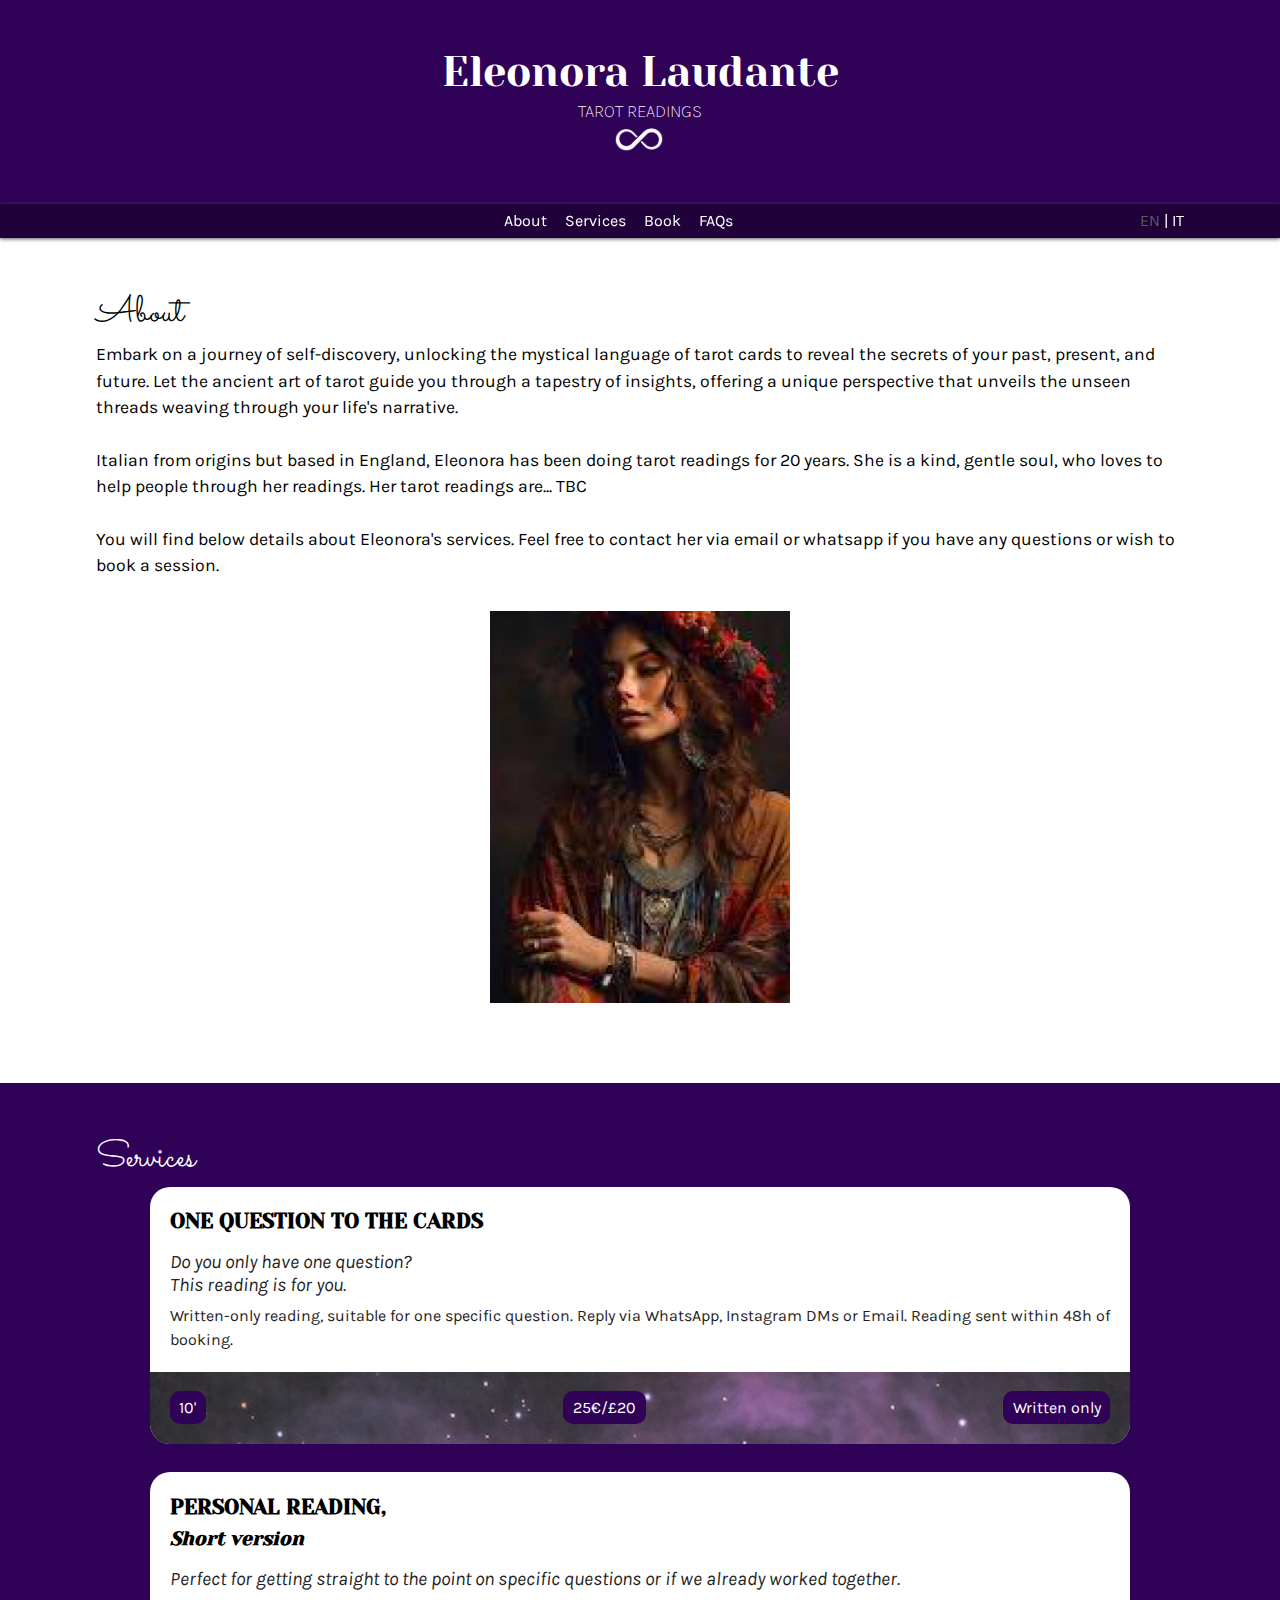
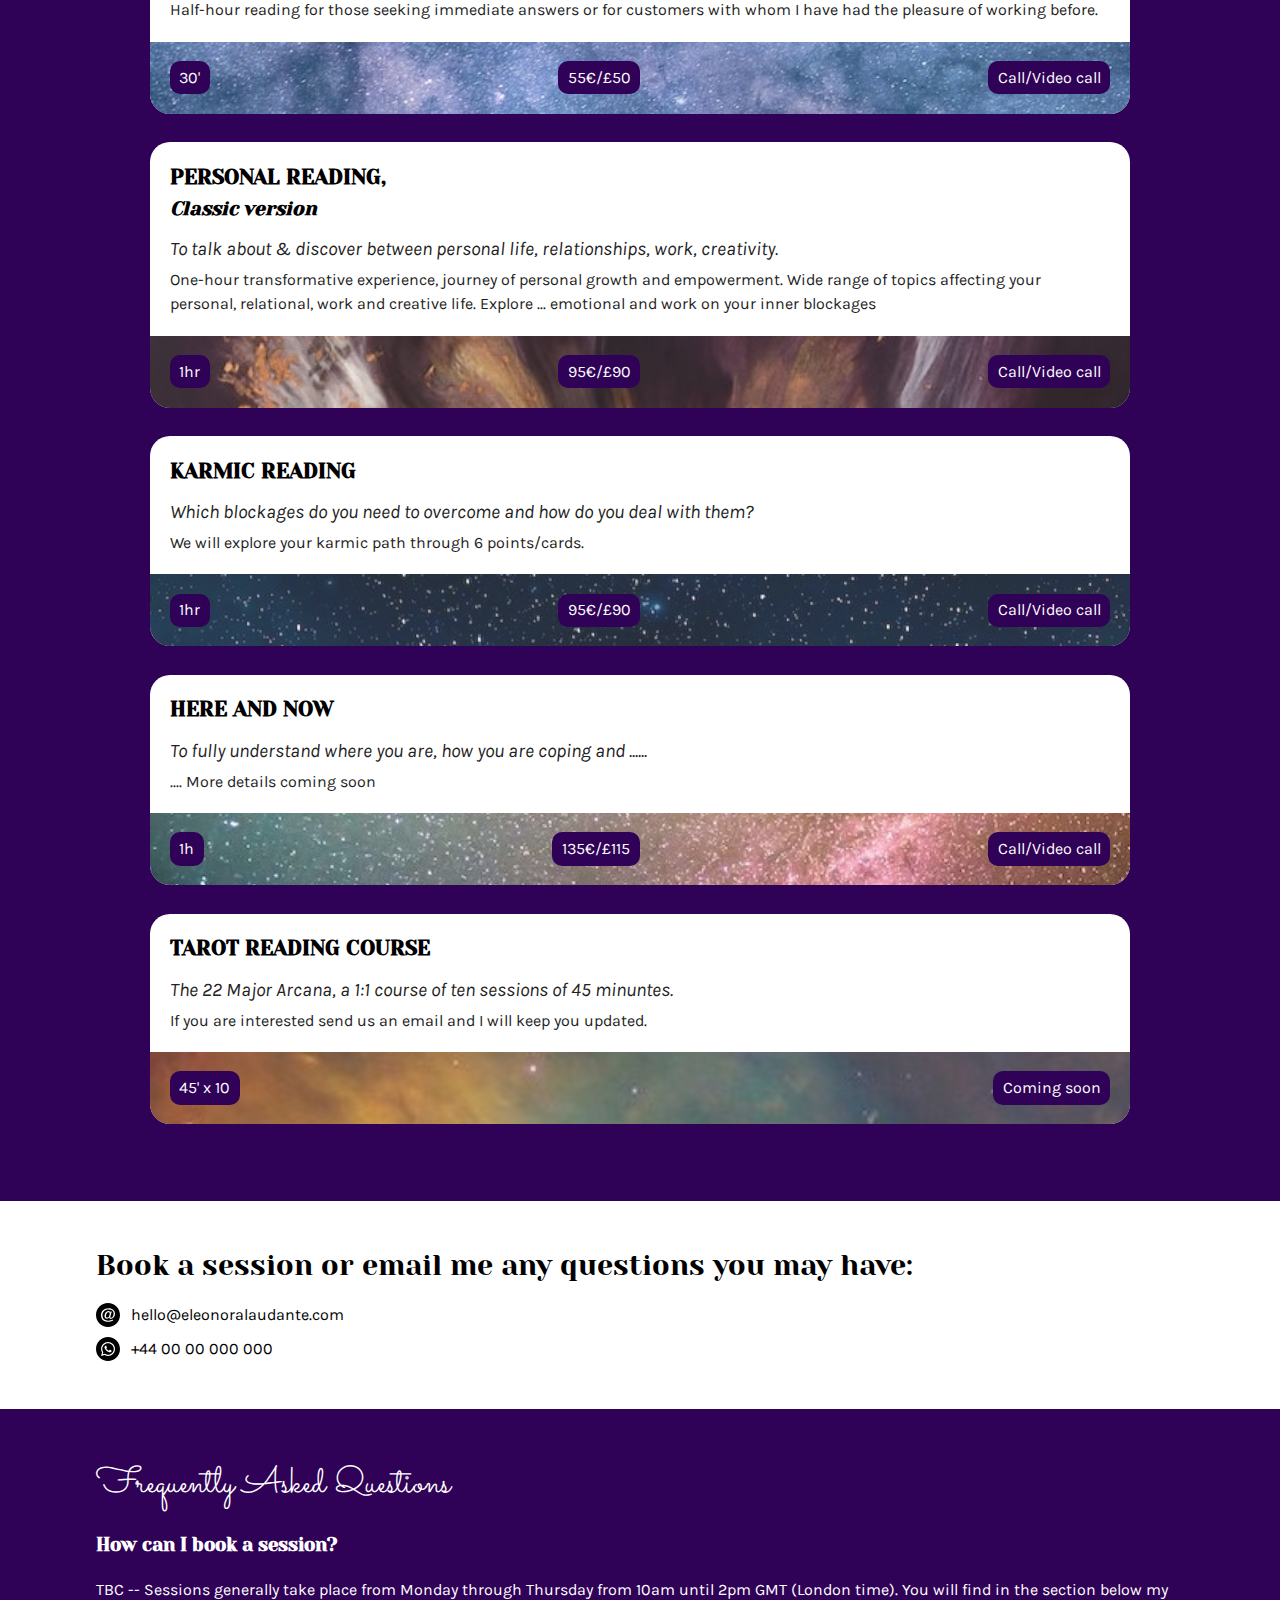
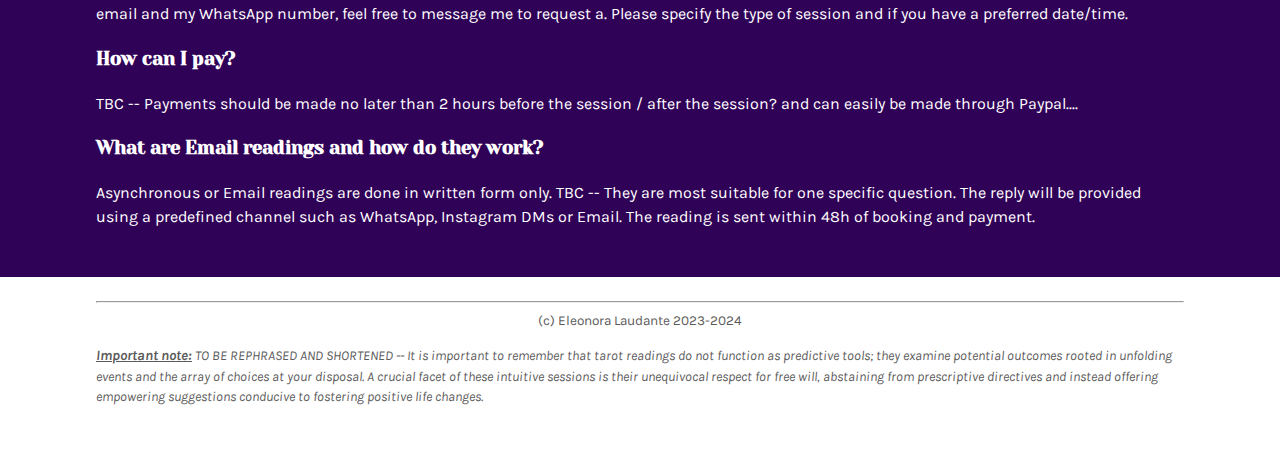
==== index.html @ 90bdee0d "Added files via upload - first test mobile version" ====
<!DOCTYPE html>
<html lang="en">

<head>
    <meta charset="UTF-8" />
    <meta name="robots" content="noindex">
    <meta name="viewport" content="width=device-width, initial-scale=1.0" />
    <title>Eleonora Laudante - Tarot Readings Online</title>
    <link rel="stylesheet" href="style.css" />
</head>

<body>
    <header class="purple-bg" id="header">
        <div class="container">
            <h1 class="header__title">Eleonora Laudante</h1>
            <img class="header__bg-img" src="./img/third_eye_lady.svg" alt="" />
            <p class="header__subtitle">Tarot Readings</p>
            <img class="header__logo" src="./img/infinity_symbol.svg" alt="" />
        </div>
    </header>
    <nav class="purple-bg sticky" id="nav">
        <div class="flex container sticky">
            <ul class="flex flex-center">
                <li>About</li>
                <li>Services</li>
                <li>Book</li>
                <li>FAQs</li>
            </ul>
            <ul class="flex">
                <li> <span>EN</span> | <a href="#">IT</a></li>
            </ul>
        </div>
    </nav>
    <section class="white-bg" id="about">
        <div class="container">
            <h2>About</h2>
            <p class="about__text">
                Embark on a journey of self-discovery, unlocking the mystical language
                of tarot cards to reveal the secrets of your past, present, and
                future. Let the ancient art of tarot guide you through a tapestry of
                insights, offering a unique perspective that unveils the unseen
                threads weaving through your life's narrative. <br /><br />
                Italian from origins but based in England, Eleonora has been doing
                tarot readings for 20 years. She is a kind, gentle soul, who loves to help people through her readings.
                Her tarot readings are... TBC
            </p>
            <p class="about__text">
                You will find below details about Eleonora's <a href="#services">services</a>. Feel
                free to <a href="#contact">contact her via email or whatsapp</a> if you
                have any questions or wish to book a session.
            </p>
            <img class="about__photo" src="./img/eleonora.png"
                alt="Photo of Eleonora Laudante, Tarot reader, in boho outfit" />
        </div>
    </section>
    <section class="purple-bg services" id="services">
        <div class="container">
            <h2>Services</h2>
            <div class="service__flex">
                <div class="service-card">
                    <div class="service-card__main service-card--padding">
                        <h3 class="service-card__title">One Question To The Cards</h3>
                        <p class="service-card__subtitle">
                            Do you only have one question? <br />This reading is for you.
                        </p>
                        <p class="service-card__text">
                            Written-only reading, suitable for one specific question. Reply
                            via WhatsApp, Instagram DMs or Email. Reading sent within 48h of
                            booking.
                        </p>
                    </div>
                    <img class="service-card__bg" src="./img/galaxy-purple.jpg" alt="" />
                    <div class="service-card__aside service-card--padding">
                        <p class="service-card__tag">10'</p>
                        <p class="service-card__tag">25€/£20</p>
                        <p class="service-card__tag">Written only</p>
                    </div>
                </div>
                <div class="service-card">
                    <div class="service-card__main service-card--padding">
                        <h3 class="service-card__title">
                            Personal reading,<br /><span>Short version</span>
                        </h3>
                        <p class="service-card__subtitle">
                            Perfect for getting straight to the point on specific questions or
                            if we already worked together.
                        </p>
                        <p class="service-card__text">
                            Half-hour reading for those seeking immediate answers or for
                            customers with whom I have had the pleasure of working before.
                        </p>
                    </div>
                    <img class="service-card__bg" src="./img/galaxy-blue.jpg" alt="" />
                    <div class="service-card__aside service-card--padding">
                        <p class="service-card__tag">30'</p>
                        <p class="service-card__tag">55€/£50</p>
                        <p class="service-card__tag">Call/Video call</p>
                    </div>
                </div>
                <div class="service-card">
                    <div class="service-card__main service-card--padding">
                        <h3 class="service-card__title">
                            Personal reading,<br /><span>Classic version</span>
                        </h3>
                        <p class="service-card__subtitle">
                            To talk about & discover between personal life, relationships,
                            work, creativity.
                        </p>
                        <p class="service-card__text">
                            One-hour transformative experience, journey of personal growth and
                            empowerment. Wide range of topics affecting your personal,
                            relational, work and creative life. Explore ... emotional and work
                            on your inner blockages
                        </p>
                    </div>
                    <img class="service-card__bg" src="./img/galaxy-orange.jpg" alt="" />
                    <div class="service-card__aside service-card--padding">
                        <p class="service-card__tag">1hr</p>
                        <p class="service-card__tag">95€/£90</p>
                        <p class="service-card__tag">Call/Video call</p>
                    </div>
                </div>
                <div class="service-card">
                    <div class="service-card__main service-card--padding">
                        <h3 class="service-card__title">Karmic reading</h3>
                        <p class="service-card__subtitle">
                            Which blockages do you need to overcome and how do you deal with
                            them?
                        </p>
                        <p class="service-card__text">
                            We will explore your karmic path through 6 points/cards.
                        </p>
                    </div>
                    <img class="service-card__bg" src="./img/galaxy-lightblue.jpg" alt="" />
                    <div class="service-card__aside service-card--padding">
                        <p class="service-card__tag">1hr</p>
                        <p class="service-card__tag">95€/£90</p>
                        <p class="service-card__tag">Call/Video call</p>
                    </div>
                </div>
                <div class="service-card">
                    <div class="service-card__main service-card--padding">
                        <h3 class="service-card__title">Here and now</h3>
                        <p class="service-card__subtitle">
                            To fully understand where you are, how you are coping and ......
                        </p>
                        <p class="service-card__text">.... More details coming soon</p>
                    </div>
                    <img class="service-card__bg" src="./img/galaxy-dark.jpg" alt="" />
                    <div class="service-card__aside service-card--padding">
                        <p class="service-card__tag">1h</p>
                        <p class="service-card__tag">135€/£115</p>
                        <p class="service-card__tag">Call/Video call</p>
                    </div>
                </div>
                <div class="service-card">
                    <div class="service-card__main service-card--padding">
                        <h3 class="service-card__title">Tarot reading course</h3>
                        <p class="service-card__subtitle">
                            The 22 Major Arcana, a 1:1 course of ten sessions of 45 minuntes.
                        </p>
                        <p class="service-card__text">
                            If you are interested send us an email and I will keep you
                            updated.
                        </p>
                    </div>
                    <img class="service-card__bg" src="./img/galaxy-nasa-orange.jpg" alt="" />
                    <div class="service-card__aside service-card--padding">
                        <p class="service-card__tag">45' x 10</p>
                        <p class="service-card__tag">Coming soon</p>
                    </div>
                </div>
                <!-- Copyrights images
                    aldebaran-s-uXchDIKs4qI-unsplash
                    joel-filipe-QwoNAhbmLLo-unsplash
                    jeremy-thomas-E0AHdsENmDg-unsplash
                    casey-horner-2M4XpYfDhec-unsplash ?
                    alex-fxrwJGMCz_g-unsplash ?
                    greg-rakozy-oMpAz-DN-9I-unsplash
                    nasa-rTZW4f02zY8-unsplash
                -->
            </div>
        </div>
    </section>
    <section class="white-bg" id="contact">
        <div class="container">
            <h2 class="contact__title">
                Book a session or email me any questions you may have:
            </h2>
            <div class="grid_contacts">
                <img class="contact__icons" src="./img/email.svg" alt="">
                <p class="contact__email">hello@eleonoralaudante.com</p>
                <img class="contact__icons" src="./img/whatsapp.svg" alt="">
                <p class="contat__phone"> +44 00 00 000 000</p>
            </div>
        </div>
    </section>
    <section class="purple-bg" id="faq">
        <div class="container">
            <h2>Frequently Asked Questions</h2>
            <h3 class="faq__question">How can I book a session?</h3>
            <p class="faq__answer">
                TBC -- Sessions generally take place from Monday through Thursday from 10am
                until 2pm GMT (London time). You will find in the section below my
                email and my WhatsApp number, feel free to message me to request a.
                Please specify the type of session and if you have a preferred
                date/time.
            </p>
            <h3 class="faq__question">How can I pay?</h3>
            <p class="faq__answer">
                TBC -- Payments should be made no later than 2 hours before the session /
                after the session? and can easily be made through Paypal....
            </p>
            <h3 class="faq__question">
                What are Email readings and how do they work?
            </h3>
            <p class="faq__answer">Asynchronous or Email readings are done in written form only.
                TBC -- They are most suitable for one specific question. The reply will be provided using
                a predefined channel such as WhatsApp, Instagram DMs or Email. The reading is sent within 48h of
                booking and payment.</p>
        </div>
    </section>
    <footer class="white-bg" id="footer">
        <div class="container">
            <hr>
            <p class="footer__copyright">(c) Eleonora Laudante 2023-2024</p>
            <p class="footer__note">
                <span>Important note:</span> TO BE REPHRASED AND SHORTENED --
                It is important to remember that tarot readings do not function as predictive tools;
                they examine potential outcomes
                rooted in unfolding events and the array of choices
                at your disposal. A crucial facet of these intuitive sessions is their
                unequivocal respect for free will, abstaining from prescriptive
                directives and instead offering empowering suggestions conducive to
                fostering positive life changes.
            </p>
        </div>
    </footer>
</body>

</html>
---- style.css ----
@import url('https://fonts.googleapis.com/css2?family=Karla:wght@200;300;400&family=Sacramento&family=Yeseva+One&display=swap');
/* font-family: 'Karla', sans-serif;
font-family: 'Sacramento', cursive;
font-family: 'Yeseva One', serif; */

/* Resets */ 
 /* Box sizing rules */
 *,
 *::before,
 *::after {
   box-sizing: border-box;
 }
 
 /* Remove default margin */
 body,
 h1,
 h2,
 h3,
 h4,
 p,
 figure,
 blockquote,
 dl,
 dd {
   margin: 0;
 }
 
 /* Remove list styles on ul, ol elements with a list role, which suggests default styling will be removed */
 ul,
 ol {
   list-style: none;
 }
 
 /* Set core root defaults */
 html:focus-within {
   scroll-behavior: smooth;
 }

 /* Set core body defaults */
 body {
   min-height: 100vh;
   text-rendering: optimizeSpeed;
   line-height: 1.5;
   font-family: "Karla", sans-serif;
 }

 /* Removing hyperlinks default styling */
 a {
   color: inherit;
   text-decoration: inherit;
 }

 /* Make images easier to work with */
 img,
 picture {
   max-width: 100%;
   display: block;
 }

 /* Inherit fonts for inputs and buttons */
 input,
 button,
 textarea,
 select {
   font: inherit;
 }

 /* ---- Styling ---- */

html {
    font-size: 16px;
}

/* General Reusable components */ 

:root {
    --dark-text: black;
    --light-text:white;
    --dark-grey: #232222;
    --dark-purple: #2f0157;
    --light-grey-img: #BCB8B8;
    --light-grey-text: #5c5b5b; /* not in use? */
    --light-bg: white;
  }

.white-bg {
    color: var(--dark-text);
    background-color: var(--light-bg);
    width: 100%;
}
.purple-bg {
    color: var(--light-text);
    background-color: var(--dark-purple);
    width: 100%;
}

.container {
    margin: 0 auto;
    padding: 3rem 0;
    max-width: 85%;
}

.flex {
    display: flex;
}


 /* ---- Styling starts here / General / Mobile first ---- */
h1 {
    font-family: "Yeseva One", serif;
    font-weight: lighter;
    font-size: 2.6rem;
    line-height: 1.2;
    text-align: center;
}
h2 {
    font-family: 'Sacramento', cursive;
    font-size: 2.3rem;
    font-weight: lighter;   /* Add a line height?? See smaller screens and FAQ */ 
}
h3 {
    font-family: 'Yeseva One', serif;
}

/* ---- Header  ---- */

.header__title {
    position: relative;
}

.header__subtitle {
    text-transform: uppercase;
    font-size: 1.1rem;
    font-weight: lighter;
    text-align: center;
}

.header__bg-img {
    display: none;
}
.header__logo {
    margin: 0 auto;
    max-width: 60px;
}


/* ---- Navigation - Sticky - with exceptions of margins and paddings  ---- */
#nav {
    padding: 5px 0;
    background-color: #20013a;;
    box-shadow: 0px 1px 4px var(--light-grey-text);
}

nav div.flex {
    justify-content: center;
}
nav div.container {
    padding: 0;
}
.sticky {
    position: sticky;
    top: 0;
    left: 0;
    z-index: 100;
}

nav div ul {
    padding: 0;
    margin: 0;
    justify-content: center;
    gap: 18px;
}

.flex-center {
    margin: 0 auto;
}
 nav div ul li span {
    color: var(--light-grey-text);
 }

/* ---- About  ---- */

.about__text {
    margin: 0 0 1.5em;
    font-size: 1.1rem;
}
.about__photo {
    margin: 2rem auto;
    max-width: 300px;
}

/* ---- Services  ---- */
.service-card {
    background-color: var(--light-bg);
    border-radius: 20px;
    color: var(--dark-grey);
    overflow: hidden;
    position: relative;
    max-width: 90%;
    margin: 0 auto 1.8em;
}
.service-card--padding {
    padding: 1.2em;
}
.service-card__bg {
    position: absolute;
    min-width: 120%;
    opacity: 0.85;
}
.service-card__title {
    font-size: 1.3rem;
    text-transform: uppercase;
    color: var(--dark-text);
}
.service-card__title span {
    text-transform: none;
    font-size: 1.2rem;
    font-style: italic;

}
.service-card__subtitle {
    color: var(--dark-grey);
    font-size: 1.2rem;
    font-style: italic;
    line-height: 1.2;
    margin-top: 0.7em;
}

.service-card__text {
    color: var(--dark-grey);
    font-size: 1rem;
    margin-top: 0.5em;
    display: none;  
    /* for smallest display - makes the serivces section really long to scroll through*/
}
.service-card__aside {
    display: flex;
    justify-content: space-between;
    position: relative;
}
.service-card__tag {
    background-color: var(--dark-purple);
    color: var(--light-text);
    padding: 0.3em 0.6em;
    border-radius: 10px;
    min-width:  fit-content;
}

/* ---- Contacts/Book ---- */

.contact__title {
    font-family: 'Yeseva One', serif;
    font-size: 1.8rem;
    line-height: 1.2;
}
.grid_contacts {
    margin-top: 20px;
    display: grid;
    grid-template-columns: 25px auto;
    gap: 10px;

}

/* ---- FAQs ---- */
.faq__question {
    margin: 1em 0;
}
.faq__qanswer {
    font-size: 1.1rem;
}


/* ---- Footer ---- */

#footer .container {
    padding-top: 1em;
    color: var(--light-grey-text);
}

.footer__copyright {
    text-align: center;
    font-size: 0.85rem;
}
.footer__note span {
    font-size: 0.90rem;
    font-weight: bold;
    text-decoration: underline;
}
.footer__note {
    margin: 1em 0 0; 
    font-size: 0.85rem;
    font-style: italic;
}


@media (min-width: 550px) {
    .service-card {
        width: 100%;
    }
    .service-card__text {
        display:inline-block;  
    }
    .service__flex {
        display: flex;
        flex-wrap: wrap;
        justify-content: space-between;
    }

}

/* for later */ 
header {
    /* min-height: 250px; */
}
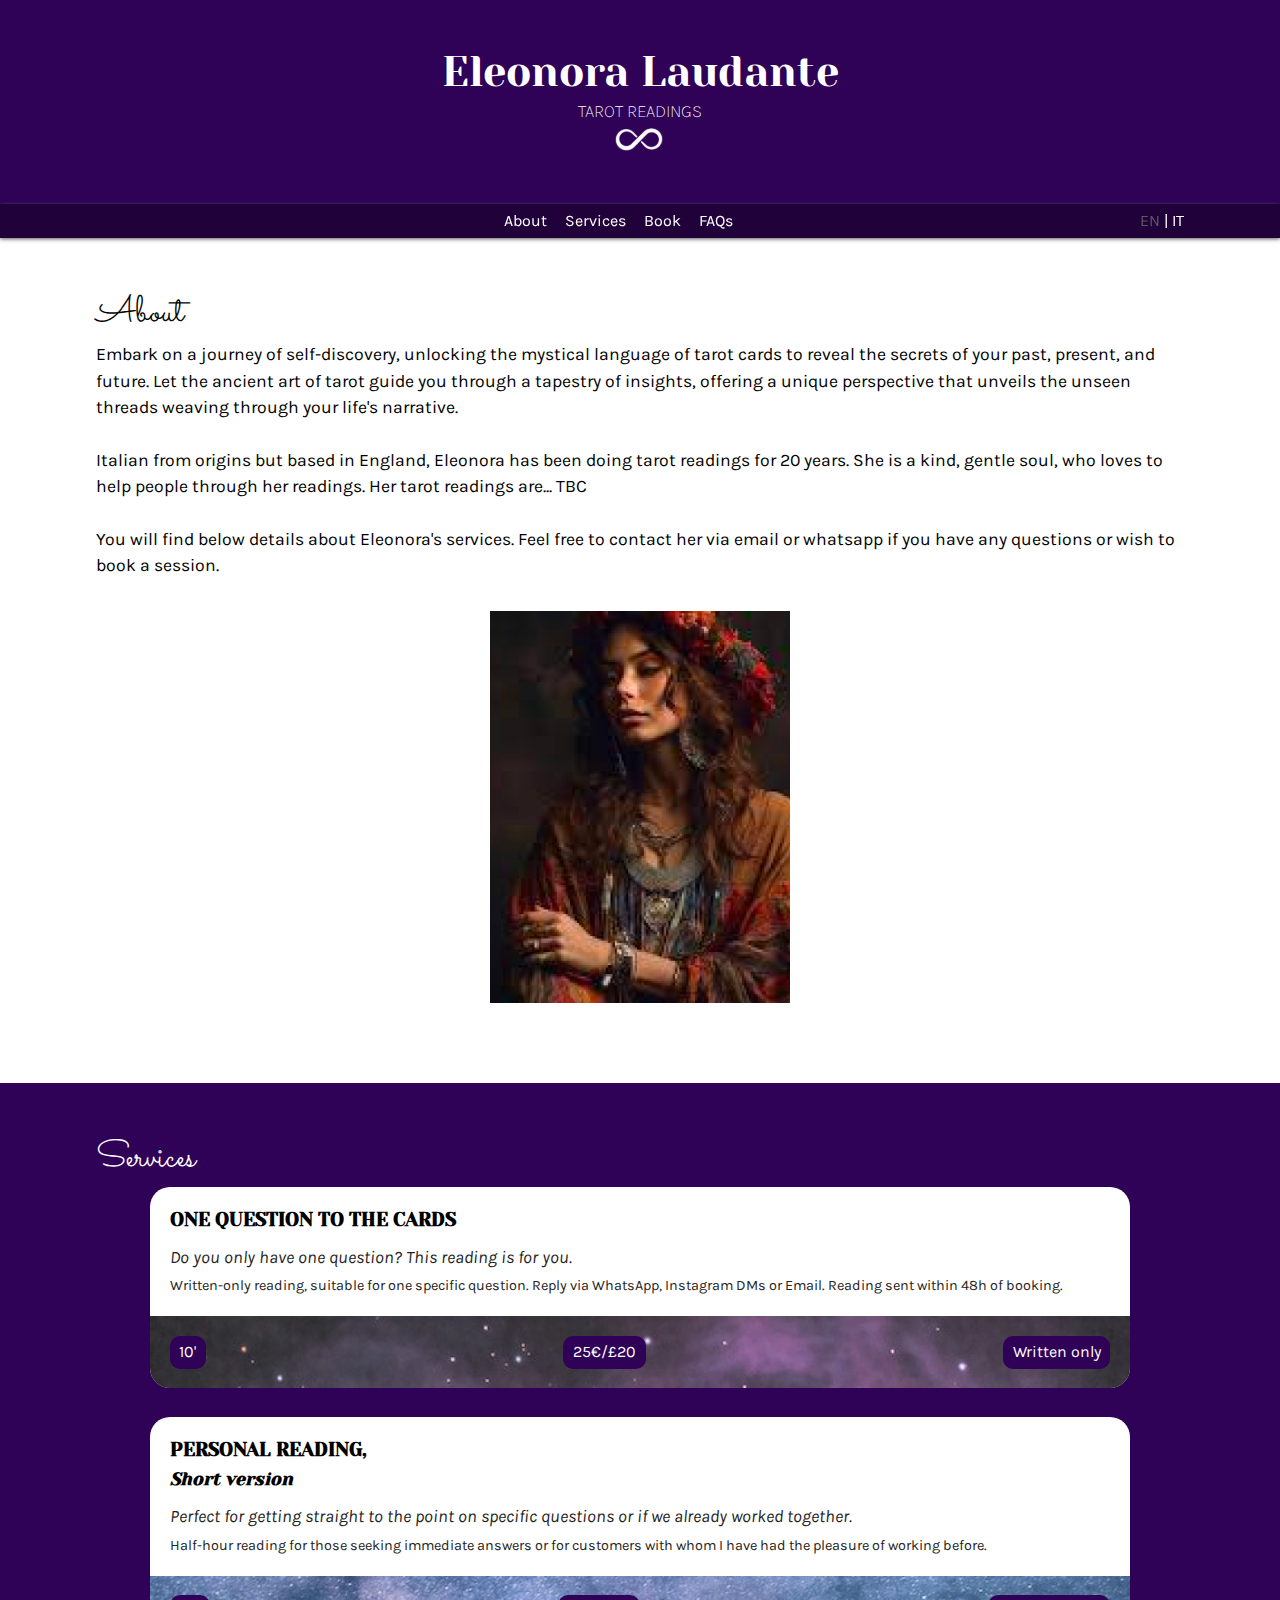
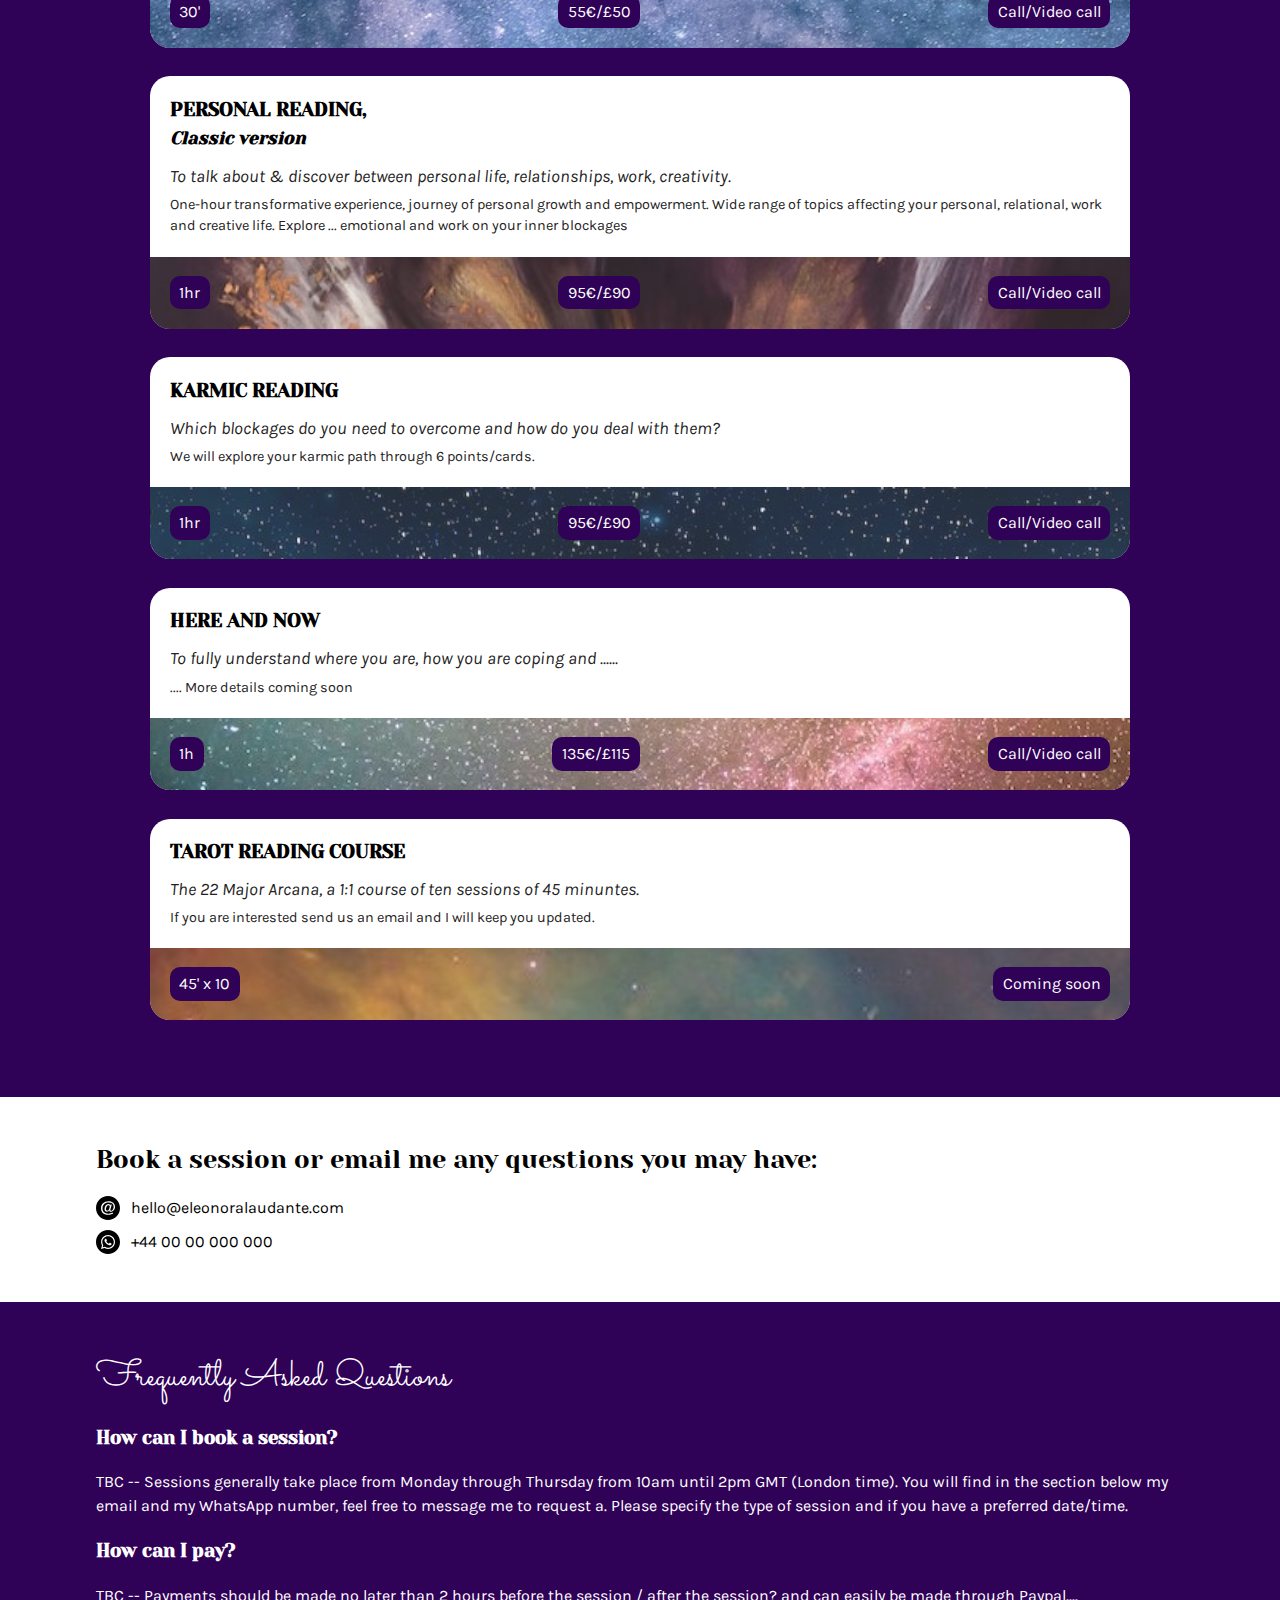
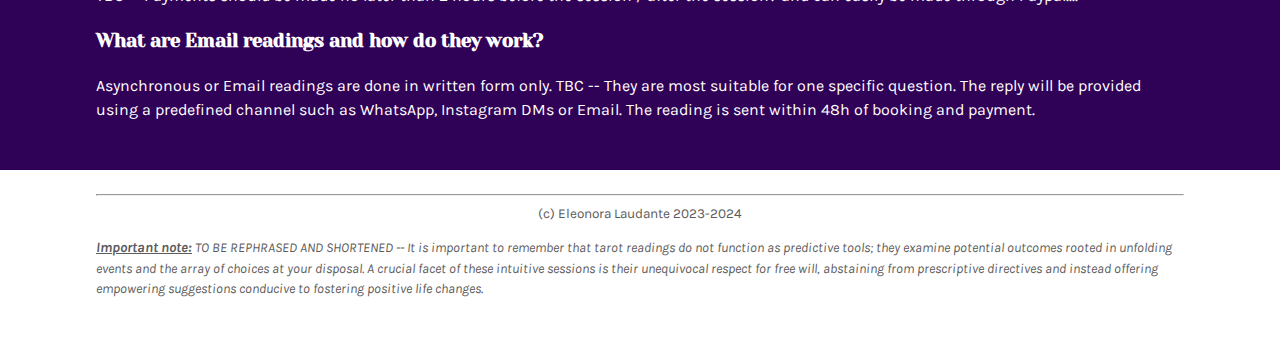
==== commit 2e2df994: "new font sizes" ====
--- a/index.html
+++ b/index.html
@@ -21,13 +21,13 @@
     <nav class="purple-bg sticky" id="nav">
         <div class="flex container sticky">
             <ul class="flex flex-center">
-                <li>About</li>
-                <li>Services</li>
-                <li>Book</li>
-                <li>FAQs</li>
+                <li><a href="#about">About</a></li>
+                <li><a href="#services">Services</a></li>
+                <li><a href="#contact">Book</a></li>
+                <li><a href="#faq">FAQs</a></li>
             </ul>
             <ul class="flex">
-                <li> <span>EN</span> | <a href="#">IT</a></li>
+                <li> <span>EN</span> | <a href="index-it.html">IT</a></li>
             </ul>
         </div>
     </nav>
@@ -61,7 +61,7 @@
                     <div class="service-card__main service-card--padding">
                         <h3 class="service-card__title">One Question To The Cards</h3>
                         <p class="service-card__subtitle">
-                            Do you only have one question? <br />This reading is for you.
+                            Do you only have one question? This reading is for you.
                         </p>
                         <p class="service-card__text">
                             Written-only reading, suitable for one specific question. Reply
--- a/style.css
+++ b/style.css
@@ -208,19 +208,19 @@
     opacity: 0.85;
 }
 .service-card__title {
-    font-size: 1.3rem;
+    font-size: 1.2rem;
     text-transform: uppercase;
     color: var(--dark-text);
 }
 .service-card__title span {
     text-transform: none;
-    font-size: 1.2rem;
+    font-size: 1.1rem;
     font-style: italic;
 
 }
 .service-card__subtitle {
     color: var(--dark-grey);
-    font-size: 1.2rem;
+    font-size: 1.1rem;
     font-style: italic;
     line-height: 1.2;
     margin-top: 0.7em;
@@ -228,7 +228,7 @@
 
 .service-card__text {
     color: var(--dark-grey);
-    font-size: 1rem;
+    font-size: 0.9rem;
     margin-top: 0.5em;
     display: none;  
     /* for smallest display - makes the serivces section really long to scroll through*/
@@ -250,7 +250,7 @@
 
 .contact__title {
     font-family: 'Yeseva One', serif;
-    font-size: 1.8rem;
+    font-size: 1.6rem;
     line-height: 1.2;
 }
 .grid_contacts {
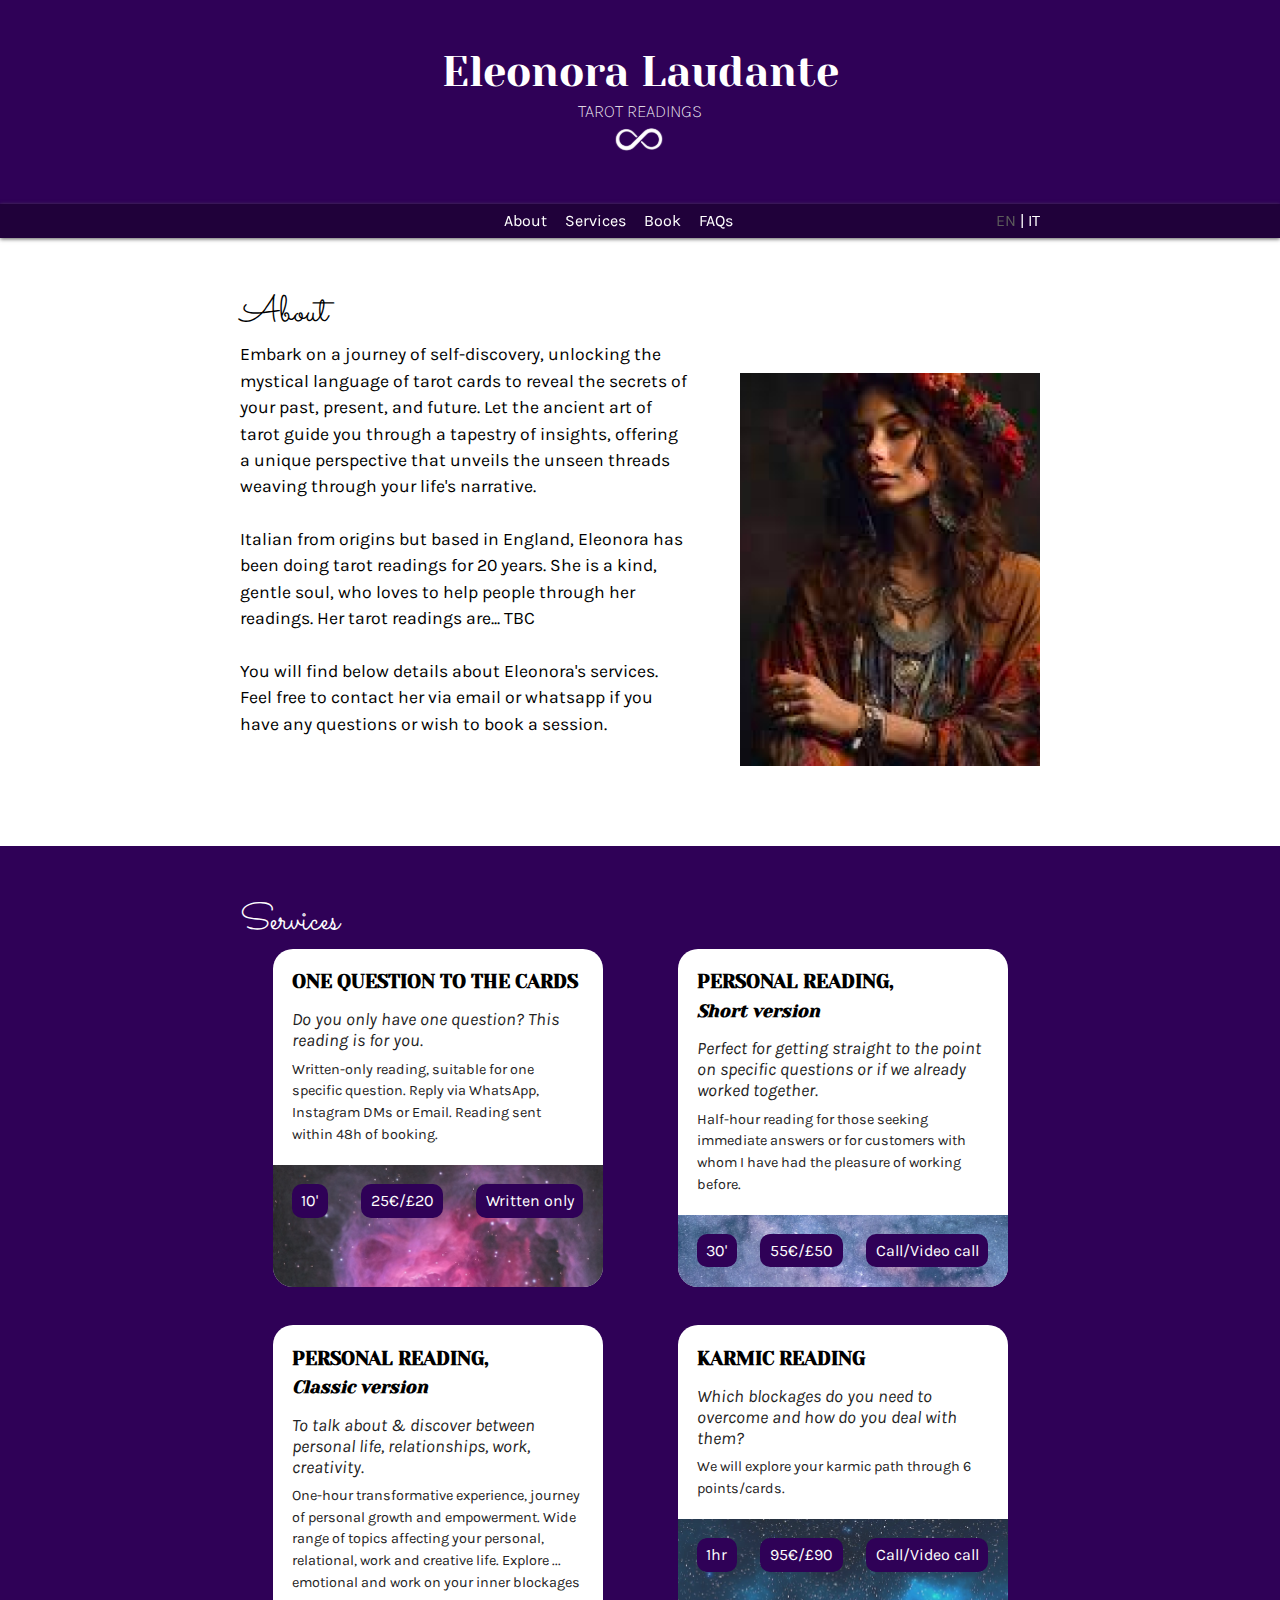
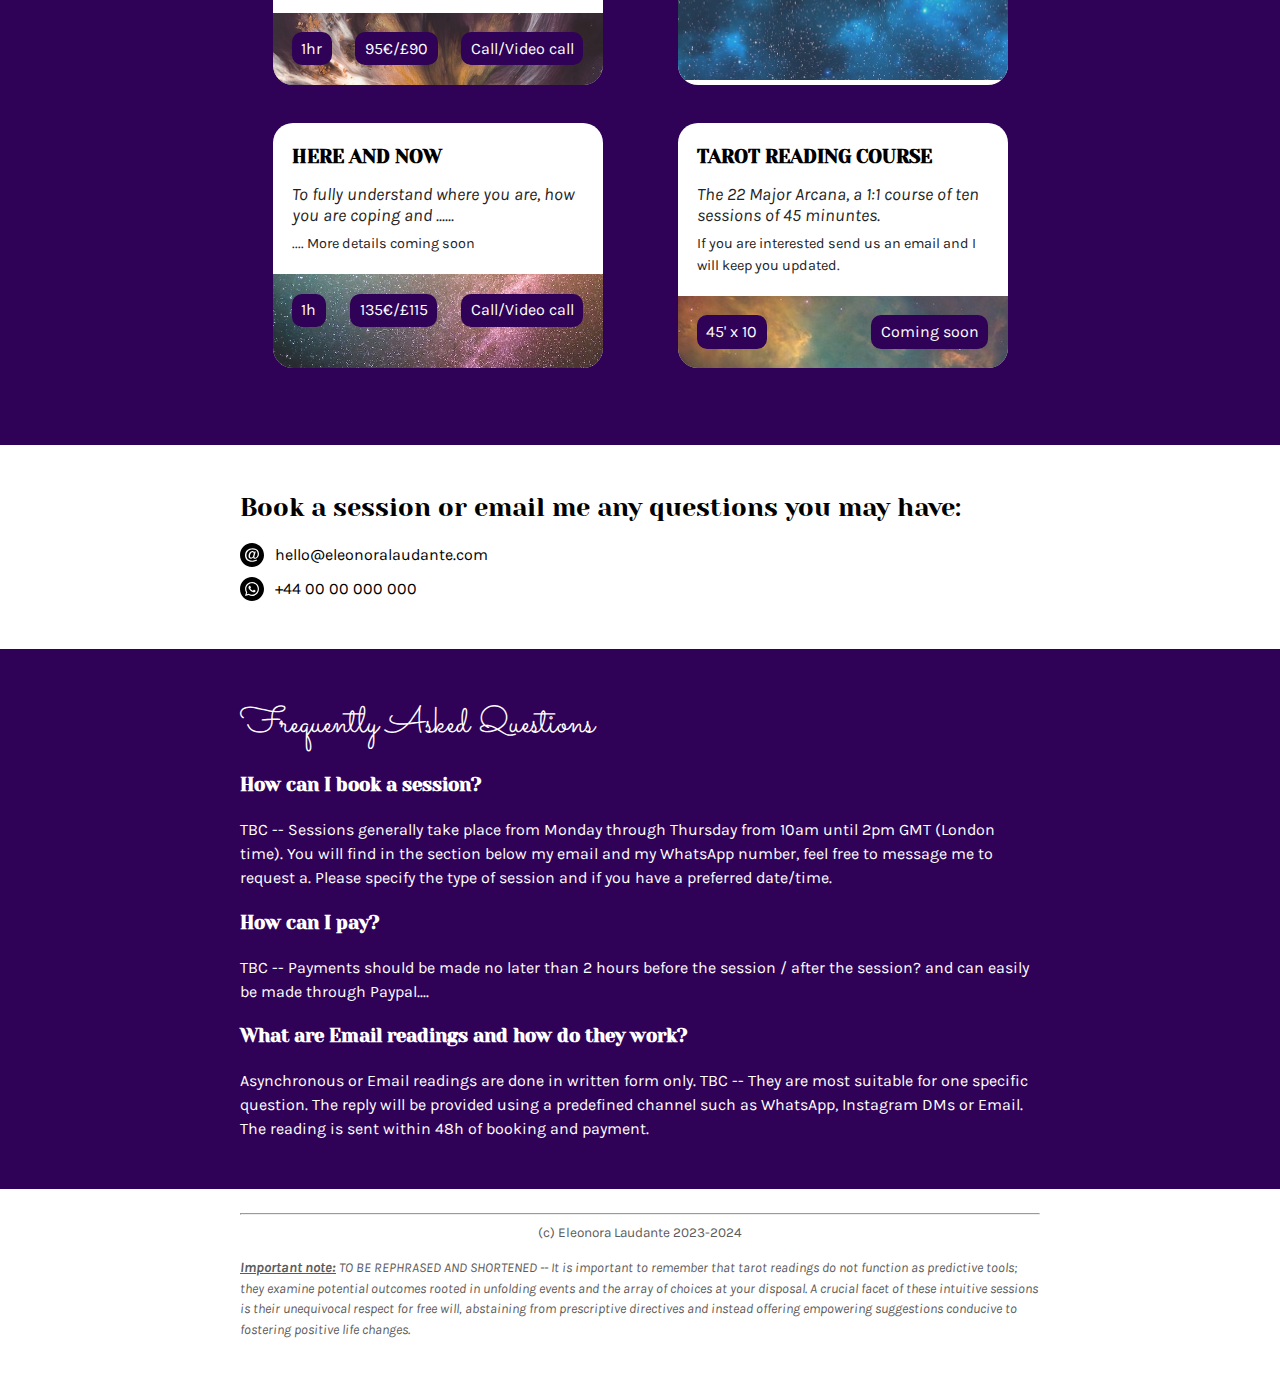
==== commit a1597f93: "new breakpoints" ====
--- a/index.html
+++ b/index.html
@@ -34,23 +34,25 @@
     <section class="white-bg" id="about">
         <div class="container">
             <h2>About</h2>
-            <p class="about__text">
-                Embark on a journey of self-discovery, unlocking the mystical language
-                of tarot cards to reveal the secrets of your past, present, and
-                future. Let the ancient art of tarot guide you through a tapestry of
-                insights, offering a unique perspective that unveils the unseen
-                threads weaving through your life's narrative. <br /><br />
-                Italian from origins but based in England, Eleonora has been doing
-                tarot readings for 20 years. She is a kind, gentle soul, who loves to help people through her readings.
-                Her tarot readings are... TBC
-            </p>
-            <p class="about__text">
-                You will find below details about Eleonora's <a href="#services">services</a>. Feel
-                free to <a href="#contact">contact her via email or whatsapp</a> if you
-                have any questions or wish to book a session.
-            </p>
-            <img class="about__photo" src="./img/eleonora.png"
-                alt="Photo of Eleonora Laudante, Tarot reader, in boho outfit" />
+            <div class="flex-desktop">
+                <p class="about__text">
+                    Embark on a journey of self-discovery, unlocking the mystical language
+                    of tarot cards to reveal the secrets of your past, present, and
+                    future. Let the ancient art of tarot guide you through a tapestry of
+                    insights, offering a unique perspective that unveils the unseen
+                    threads weaving through your life's narrative. <br /><br />
+                    Italian from origins but based in England, Eleonora has been doing
+                    tarot readings for 20 years. She is a kind, gentle soul, who loves to help people through her
+                    readings.
+                    Her tarot readings are... TBC
+                    <br /><br />
+                    You will find below details about Eleonora's <a href="#services">services</a>. Feel
+                    free to <a href="#contact">contact her via email or whatsapp</a> if you
+                    have any questions or wish to book a session.
+                </p>
+                <img class="about__photo" src="./img/eleonora.png"
+                    alt="Photo of Eleonora Laudante, Tarot reader, in boho outfit" />
+            </div>
         </div>
     </section>
     <section class="purple-bg services" id="services">
--- a/style.css
+++ b/style.css
@@ -196,7 +196,7 @@
     color: var(--dark-grey);
     overflow: hidden;
     position: relative;
-    max-width: 90%;
+    max-width: 85%;
     margin: 0 auto 1.8em;
 }
 .service-card--padding {
@@ -247,7 +247,6 @@
 }
 
 /* ---- Contacts/Book ---- */
-
 .contact__title {
     font-family: 'Yeseva One', serif;
     font-size: 1.6rem;
@@ -258,7 +257,6 @@
     display: grid;
     grid-template-columns: 25px auto;
     gap: 10px;
-
 }
 
 /* ---- FAQs ---- */
@@ -292,24 +290,33 @@
     font-style: italic;
 }
 
-
-@media (min-width: 550px) {
+@media (min-width: 570px) {
+    .service__flex {
+        display: grid;
+        grid-template-columns: 1fr 1fr;
+        grid-template-rows: auto;
+        gap: 10px;
+
+    }
     .service-card {
         width: 100%;
+        flex-grow: 0;
+        min-width: 280px;
+        max-width: 330px;
     }
     .service-card__text {
         display:inline-block;  
     }
-    .service__flex {
+}
+@media (min-width: 850px) {
+    .container {
+        max-width: 800px;
+    }
+    .flex-desktop {
         display: flex;
-        flex-wrap: wrap;
-        justify-content: space-between;
-    }
-
-}
-
-/* for later */ 
-header {
-    /* min-height: 250px; */
-}
-
+        gap: 50px;
+    }
+    
+}
+
+
